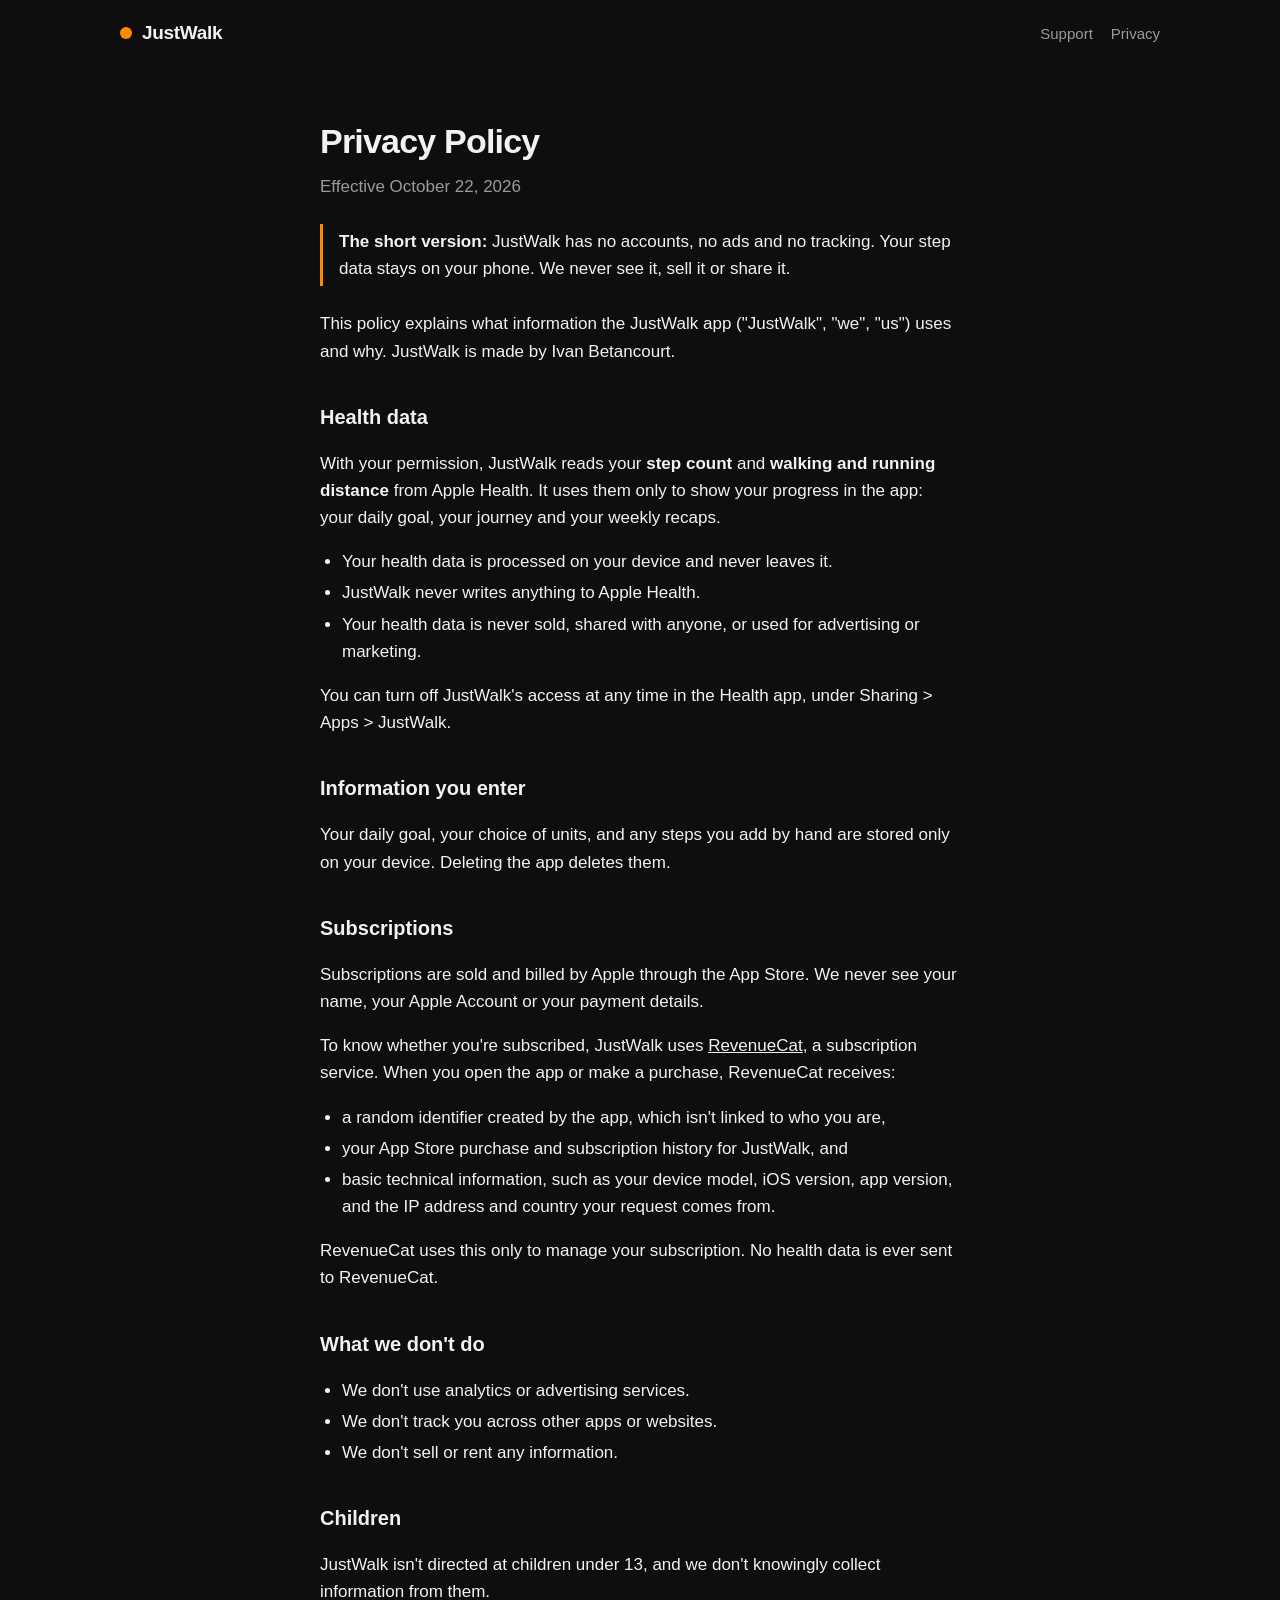
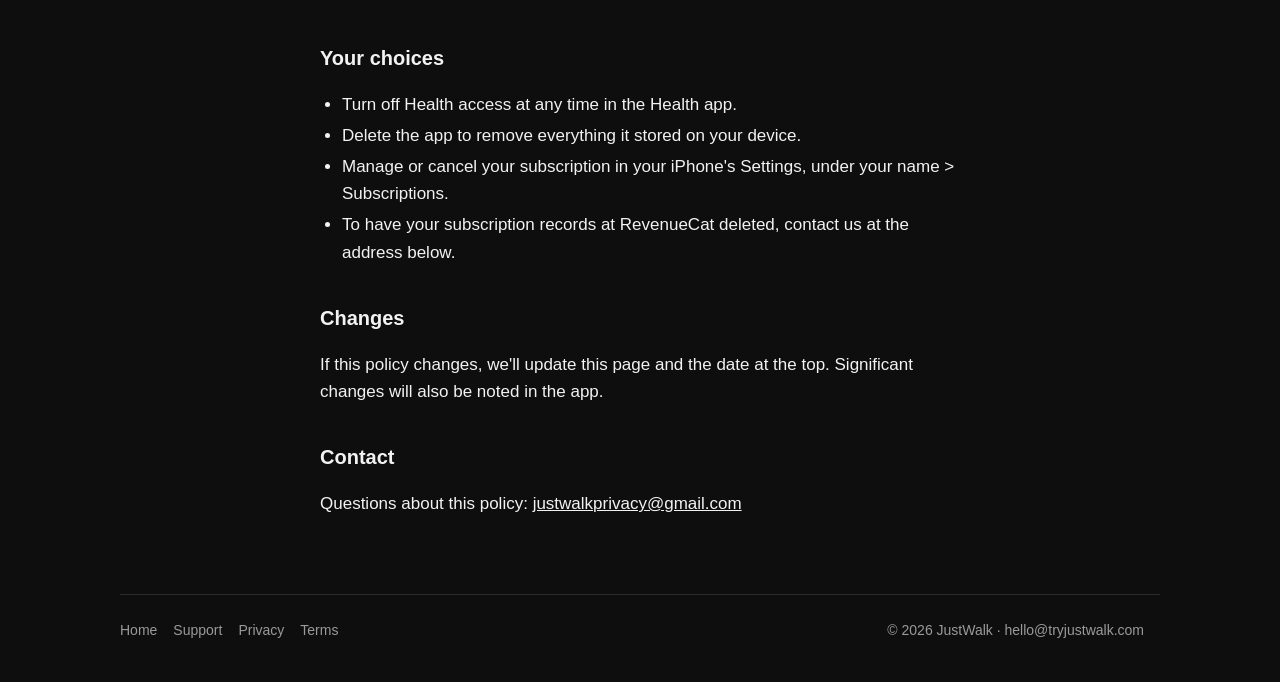
==== privacy.html @ dc883567 "JustWalk site" ====
<!doctype html><html lang="en"><head><meta charset="utf-8"><meta name="viewport" content="width=device-width,initial-scale=1">
<title>Privacy Policy — JustWalk</title><meta name="description" content="JustWalk turns your daily steps into a journey through stunning illustrated worlds. Make every walk a journey.">
<meta name="theme-color" content="#0e0e0e"><link rel="icon" href="img/favicon.png"><link rel="apple-touch-icon" href="img/icon.png">
<meta property="og:title" content="JustWalk — Make every walk a journey"><meta property="og:image" content="https://tryjustwalk.com/img/park.jpg">
<meta name="apple-itunes-app" content="app-id=6825459763"><link rel="stylesheet" href="style.css"></head><body>
<div class="wrap"><header class="nav"><a class="brand" href="index.html">JustWalk</a><nav><a href="support.html">Support</a><a href="privacy.html">Privacy</a></nav></header></div>
<main class="doc">

      <div class="brand">JustWalk</div>
      <h1>Privacy Policy</h1>
      <p class="date">Effective October 22, 2026</p>

      <p class="summary">
        <strong>The short version:</strong> JustWalk has no accounts, no ads and no tracking. Your
        step data stays on your phone. We never see it, sell it or share it.
      </p>

      <p>
        This policy explains what information the JustWalk app ("JustWalk", "we", "us") uses and
        why. JustWalk is made by Ivan Betancourt.
      </p>

      <h2>Health data</h2>
      <p>
        With your permission, JustWalk reads your <strong>step count</strong> and
        <strong>walking and running distance</strong> from Apple Health. It uses them only to show
        your progress in the app: your daily goal, your journey and your weekly recaps.
      </p>
      <ul>
        <li>Your health data is processed on your device and never leaves it.</li>
        <li>JustWalk never writes anything to Apple Health.</li>
        <li>
          Your health data is never sold, shared with anyone, or used for advertising or
          marketing.
        </li>
      </ul>
      <p>
        You can turn off JustWalk's access at any time in the Health app, under Sharing &gt; Apps
        &gt; JustWalk.
      </p>

      <h2>Information you enter</h2>
      <p>
        Your daily goal, your choice of units, and any steps you add by hand are stored only on
        your device. Deleting the app deletes them.
      </p>

      <h2>Subscriptions</h2>
      <p>
        Subscriptions are sold and billed by Apple through the App Store. We never see your name,
        your Apple Account or your payment details.
      </p>
      <p>
        To know whether you're subscribed, JustWalk uses
        <a href="https://www.revenuecat.com/privacy">RevenueCat</a>, a subscription service. When
        you open the app or make a purchase, RevenueCat receives:
      </p>
      <ul>
        <li>a random identifier created by the app, which isn't linked to who you are,</li>
        <li>your App Store purchase and subscription history for JustWalk, and</li>
        <li>
          basic technical information, such as your device model, iOS version, app version, and
          the IP address and country your request comes from.
        </li>
      </ul>
      <p>
        RevenueCat uses this only to manage your subscription. No health data is ever sent to
        RevenueCat.
      </p>

      <h2>What we don't do</h2>
      <ul>
        <li>We don't use analytics or advertising services.</li>
        <li>We don't track you across other apps or websites.</li>
        <li>We don't sell or rent any information.</li>
      </ul>

      <h2>Children</h2>
      <p>
        JustWalk isn't directed at children under 13, and we don't knowingly collect information
        from them.
      </p>

      <h2>Your choices</h2>
      <ul>
        <li>Turn off Health access at any time in the Health app.</li>
        <li>Delete the app to remove everything it stored on your device.</li>
        <li>
          Manage or cancel your subscription in your iPhone's Settings, under your name &gt;
          Subscriptions.
        </li>
        <li>
          To have your subscription records at RevenueCat deleted, contact us at the address
          below.
        </li>
      </ul>

      <h2>Changes</h2>
      <p>
        If this policy changes, we'll update this page and the date at the top. Significant changes
        will also be noted in the app.
      </p>

      <h2>Contact</h2>
      <p>Questions about this policy: <a href="mailto:justwalkprivacy@gmail.com">justwalkprivacy@gmail.com</a></p>
      <footer>JustWalk · <a href="terms.html">Terms of Use</a></footer>
    </main>
<div class="wrap"><footer class="site"><div><a href="index.html">Home</a><a href="support.html">Support</a><a href="privacy.html">Privacy</a><a href="terms.html">Terms</a></div><div>© 2026 JustWalk · <a href="mailto:hello@tryjustwalk.com">hello@tryjustwalk.com</a></div></footer></div></body></html>
---- style.css ----
:root{--bg:#0e0e0e;--card:#181818;--text:#f2f2f2;--soft:#9a9a9a;--rule:#2a2a2a;--sun:#ff8a00}
*{box-sizing:border-box}html{-webkit-text-size-adjust:100%}
body{margin:0;background:var(--bg);color:var(--text);font:17px/1.6 -apple-system,BlinkMacSystemFont,'Segoe UI',Helvetica,Arial,sans-serif}
a{color:inherit}.wrap{max-width:1080px;margin:0 auto;padding:0 20px}
header.nav{display:flex;align-items:center;justify-content:space-between;padding:18px 0}
.brand{display:flex;align-items:center;gap:10px;font-weight:800;letter-spacing:-.3px;text-decoration:none;font-size:19px}
.brand::before{content:'';width:12px;height:12px;border-radius:50%;background:var(--sun)}
.nav nav a{color:var(--soft);text-decoration:none;margin-left:18px;font-size:15px}.nav nav a:hover{color:var(--text)}
.hero{display:grid;gap:40px;padding:40px 0 60px;align-items:center}
.hero h1{font-size:clamp(40px,9vw,72px);line-height:1.02;letter-spacing:-2px;margin:0 0 16px}
.hero h1 em{font-style:normal;color:var(--sun)}
.hero p.lead{color:var(--soft);font-size:19px;max-width:30em;margin:0 0 28px}
.badge img{height:54px;display:block}.small{color:var(--soft);font-size:14px;margin-top:14px}
.phones{display:flex;gap:14px;justify-content:center}
.phone{width:31%;max-width:220px;border-radius:26px;overflow:hidden;border:6px solid #222;background:#fff;box-shadow:0 20px 60px rgba(0,0,0,.5)}
.phone img{display:block;width:100%;height:auto}.phone:nth-child(2){transform:translateY(-24px)}
section.props{display:grid;gap:16px;padding:20px 0 60px}
.prop{background:var(--card);border:1px solid var(--rule);border-radius:18px;padding:24px}
.prop h3{margin:0 0 6px;font-size:19px}.prop h3::before{content:'';display:inline-block;width:8px;height:8px;border-radius:50%;background:var(--sun);margin-right:10px;vertical-align:middle}
.prop p{margin:0;color:var(--soft)}
.cta{text-align:center;padding:40px 0 80px}.cta h2{font-size:clamp(28px,6vw,44px);letter-spacing:-1px;margin:0 0 20px}
.cta .badge{display:inline-block}
footer.site{border-top:1px solid var(--rule);padding:24px 0 40px;color:var(--soft);font-size:14px;display:flex;flex-wrap:wrap;gap:16px;justify-content:space-between}
footer.site a{text-decoration:none;margin-right:16px}
.doc{max-width:680px;margin:0 auto;padding:24px 20px 60px}
.doc h1{font-size:34px;letter-spacing:-.8px;margin:24px 0 4px}.doc h2{font-size:20px;margin:36px 0 8px}
.doc .date{color:var(--soft);margin:0 0 24px}.doc .summary{border-left:3px solid var(--sun);padding:4px 0 4px 16px;margin:24px 0}
.doc ul{padding-left:22px}.doc li{margin:4px 0}.doc .brand{display:none}.doc>footer{display:none}
details{background:var(--card);border:1px solid var(--rule);border-radius:14px;padding:16px 20px;margin:10px 0}
summary{cursor:pointer;font-weight:600}details p{color:var(--soft);margin:10px 0 0}
.btn{display:inline-block;background:var(--sun);color:#111;font-weight:700;text-decoration:none;padding:12px 22px;border-radius:999px}
@media(min-width:860px){.hero{grid-template-columns:1.05fr 1fr;padding:70px 0 90px}section.props{grid-template-columns:repeat(3,1fr)}}
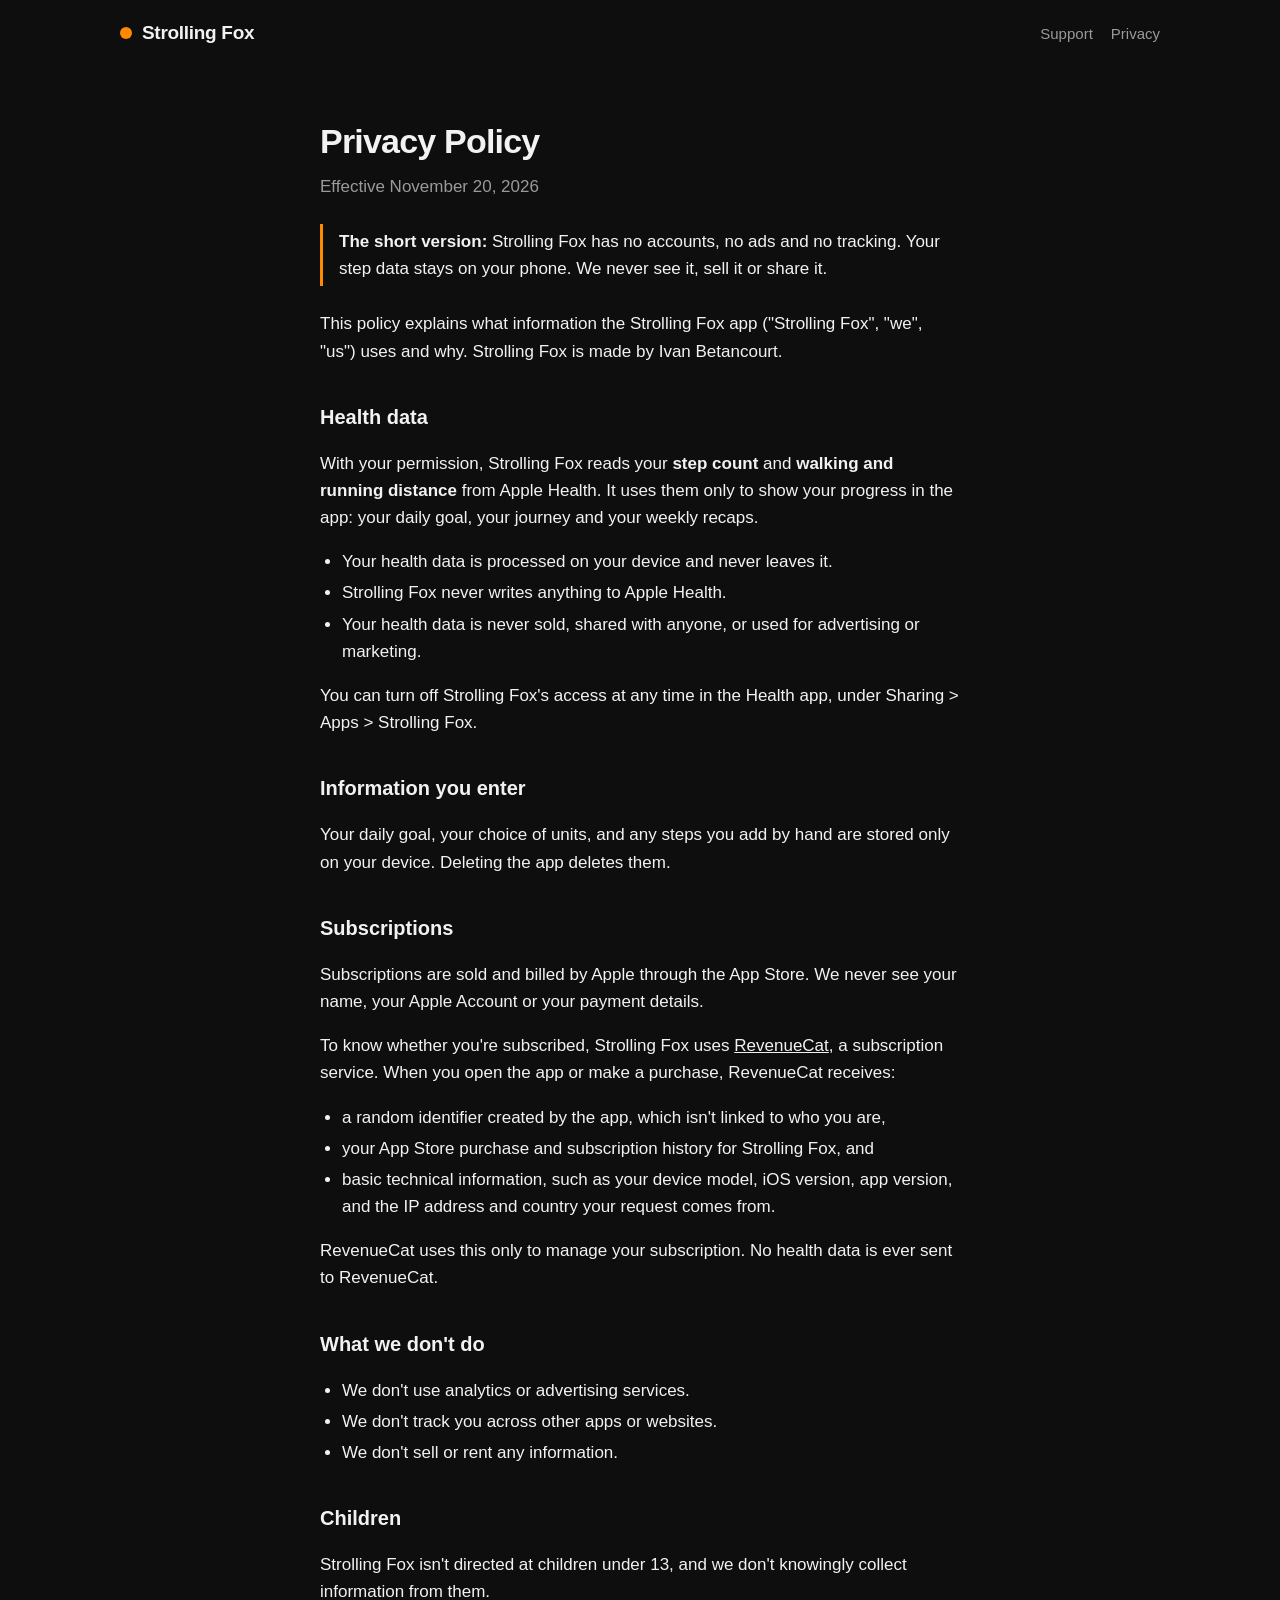
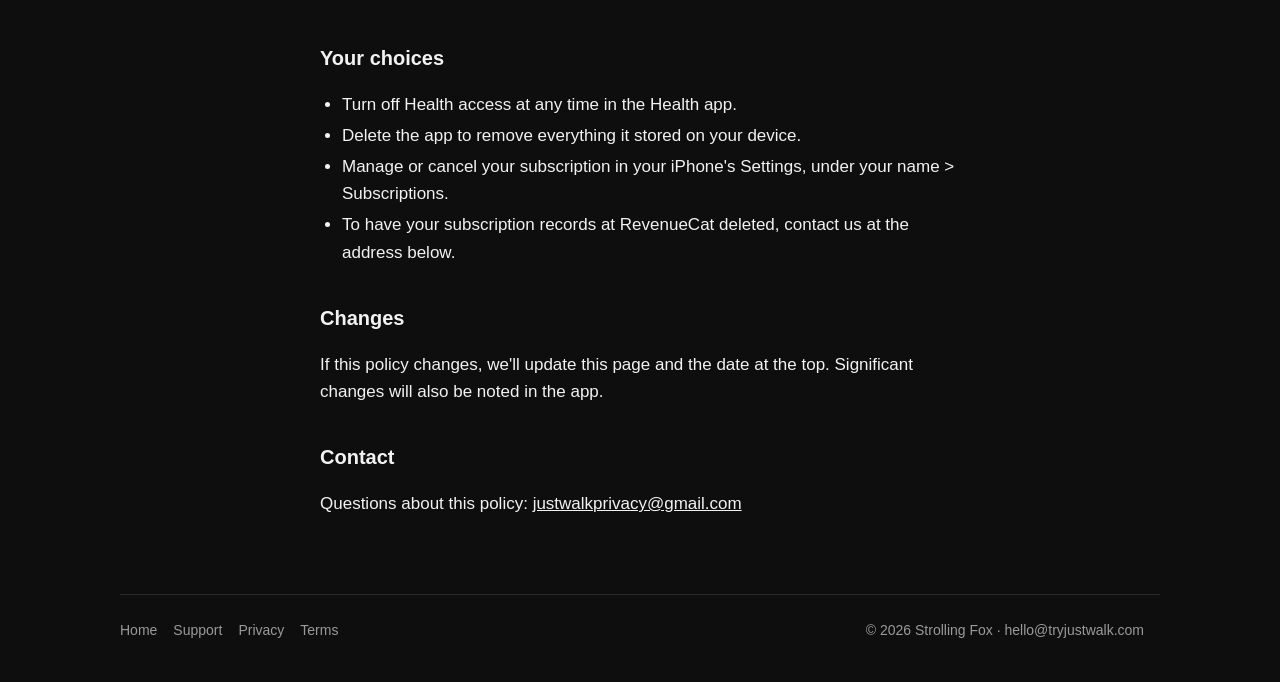
==== commit 262ccc17: "Rename user-facing product name to Strolling Fox Update titles, meta, and page text. Domains, emails" ====
--- a/privacy.html
+++ b/privacy.html
@@ -1,42 +1,42 @@
 <!doctype html><html lang="en"><head><meta charset="utf-8"><meta name="viewport" content="width=device-width,initial-scale=1">
-<title>Privacy Policy — JustWalk</title><meta name="description" content="JustWalk turns your daily steps into a journey through stunning illustrated worlds. Make every walk a journey.">
+<title>Privacy Policy - Strolling Fox</title><meta name="description" content="Strolling Fox turns your daily steps into a journey through stunning illustrated worlds. Make every walk a journey.">
 <meta name="theme-color" content="#0e0e0e"><link rel="icon" href="img/favicon.png"><link rel="apple-touch-icon" href="img/icon.png">
-<meta property="og:title" content="JustWalk — Make every walk a journey"><meta property="og:image" content="https://tryjustwalk.com/img/park.jpg">
+<meta property="og:title" content="Strolling Fox - Make every walk a journey"><meta property="og:image" content="https://tryjustwalk.com/img/park.jpg">
 <meta name="apple-itunes-app" content="app-id=6825459763"><link rel="stylesheet" href="style.css"></head><body>
-<div class="wrap"><header class="nav"><a class="brand" href="index.html">JustWalk</a><nav><a href="support.html">Support</a><a href="privacy.html">Privacy</a></nav></header></div>
+<div class="wrap"><header class="nav"><a class="brand" href="index.html">Strolling Fox</a><nav><a href="support.html">Support</a><a href="privacy.html">Privacy</a></nav></header></div>
 <main class="doc">
 
-      <div class="brand">JustWalk</div>
+      <div class="brand">Strolling Fox</div>
       <h1>Privacy Policy</h1>
-      <p class="date">Effective October 22, 2026</p>
+      <p class="date">Effective November 20, 2026</p>
 
       <p class="summary">
-        <strong>The short version:</strong> JustWalk has no accounts, no ads and no tracking. Your
+        <strong>The short version:</strong> Strolling Fox has no accounts, no ads and no tracking. Your
         step data stays on your phone. We never see it, sell it or share it.
       </p>
 
       <p>
-        This policy explains what information the JustWalk app ("JustWalk", "we", "us") uses and
-        why. JustWalk is made by Ivan Betancourt.
+        This policy explains what information the Strolling Fox app ("Strolling Fox", "we", "us") uses and
+        why. Strolling Fox is made by Ivan Betancourt.
       </p>
 
       <h2>Health data</h2>
       <p>
-        With your permission, JustWalk reads your <strong>step count</strong> and
+        With your permission, Strolling Fox reads your <strong>step count</strong> and
         <strong>walking and running distance</strong> from Apple Health. It uses them only to show
         your progress in the app: your daily goal, your journey and your weekly recaps.
       </p>
       <ul>
         <li>Your health data is processed on your device and never leaves it.</li>
-        <li>JustWalk never writes anything to Apple Health.</li>
+        <li>Strolling Fox never writes anything to Apple Health.</li>
         <li>
           Your health data is never sold, shared with anyone, or used for advertising or
           marketing.
         </li>
       </ul>
       <p>
-        You can turn off JustWalk's access at any time in the Health app, under Sharing &gt; Apps
-        &gt; JustWalk.
+        You can turn off Strolling Fox's access at any time in the Health app, under Sharing &gt; Apps
+        &gt; Strolling Fox.
       </p>
 
       <h2>Information you enter</h2>
@@ -51,13 +51,13 @@
         your Apple Account or your payment details.
       </p>
       <p>
-        To know whether you're subscribed, JustWalk uses
+        To know whether you're subscribed, Strolling Fox uses
         <a href="https://www.revenuecat.com/privacy">RevenueCat</a>, a subscription service. When
         you open the app or make a purchase, RevenueCat receives:
       </p>
       <ul>
         <li>a random identifier created by the app, which isn't linked to who you are,</li>
-        <li>your App Store purchase and subscription history for JustWalk, and</li>
+        <li>your App Store purchase and subscription history for Strolling Fox, and</li>
         <li>
           basic technical information, such as your device model, iOS version, app version, and
           the IP address and country your request comes from.
@@ -77,7 +77,7 @@
 
       <h2>Children</h2>
       <p>
-        JustWalk isn't directed at children under 13, and we don't knowingly collect information
+        Strolling Fox isn't directed at children under 13, and we don't knowingly collect information
         from them.
       </p>
 
@@ -103,6 +103,6 @@
 
       <h2>Contact</h2>
       <p>Questions about this policy: <a href="mailto:justwalkprivacy@gmail.com">justwalkprivacy@gmail.com</a></p>
-      <footer>JustWalk · <a href="terms.html">Terms of Use</a></footer>
+      <footer>Strolling Fox · <a href="terms.html">Terms of Use</a></footer>
     </main>
-<div class="wrap"><footer class="site"><div><a href="index.html">Home</a><a href="support.html">Support</a><a href="privacy.html">Privacy</a><a href="terms.html">Terms</a></div><div>© 2026 JustWalk · <a href="mailto:hello@tryjustwalk.com">hello@tryjustwalk.com</a></div></footer></div></body></html>
+<div class="wrap"><footer class="site"><div><a href="index.html">Home</a><a href="support.html">Support</a><a href="privacy.html">Privacy</a><a href="terms.html">Terms</a></div><div>© 2026 Strolling Fox · <a href="mailto:hello@tryjustwalk.com">hello@tryjustwalk.com</a></div></footer></div></body></html>
